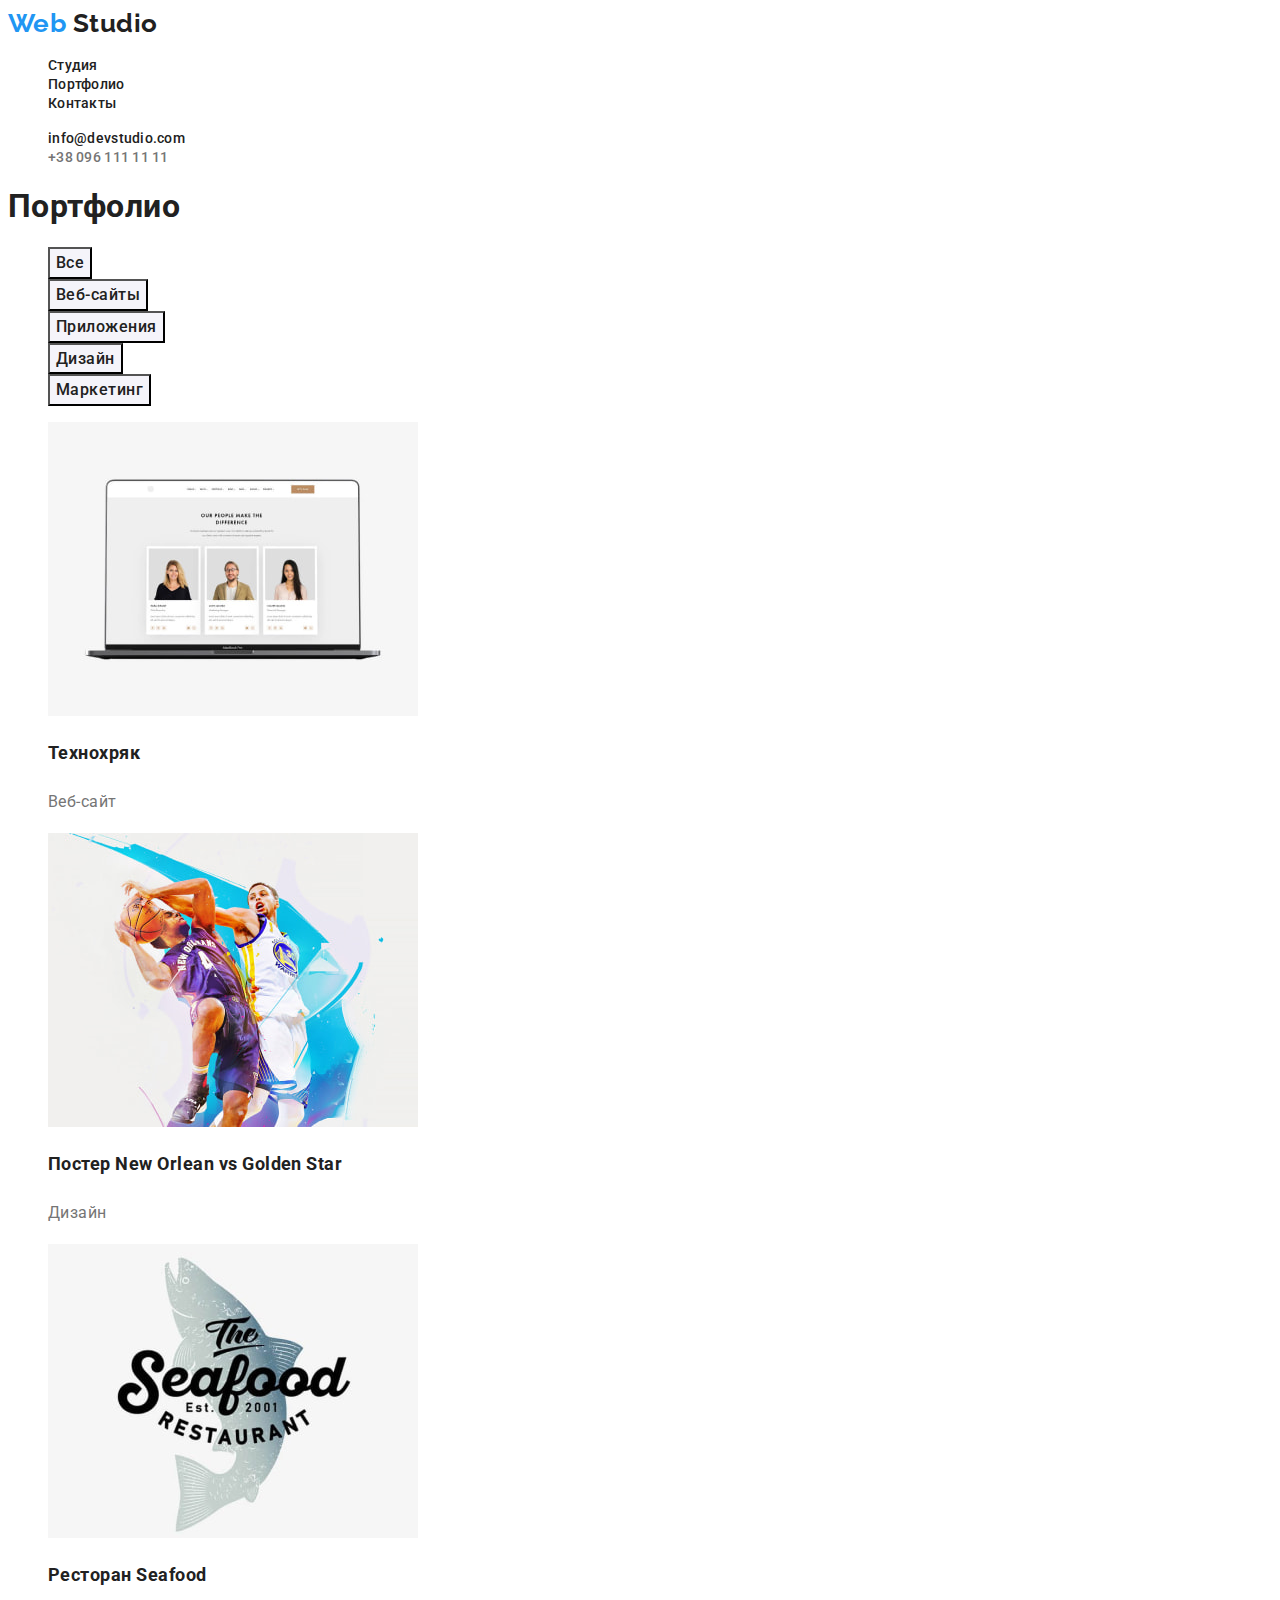
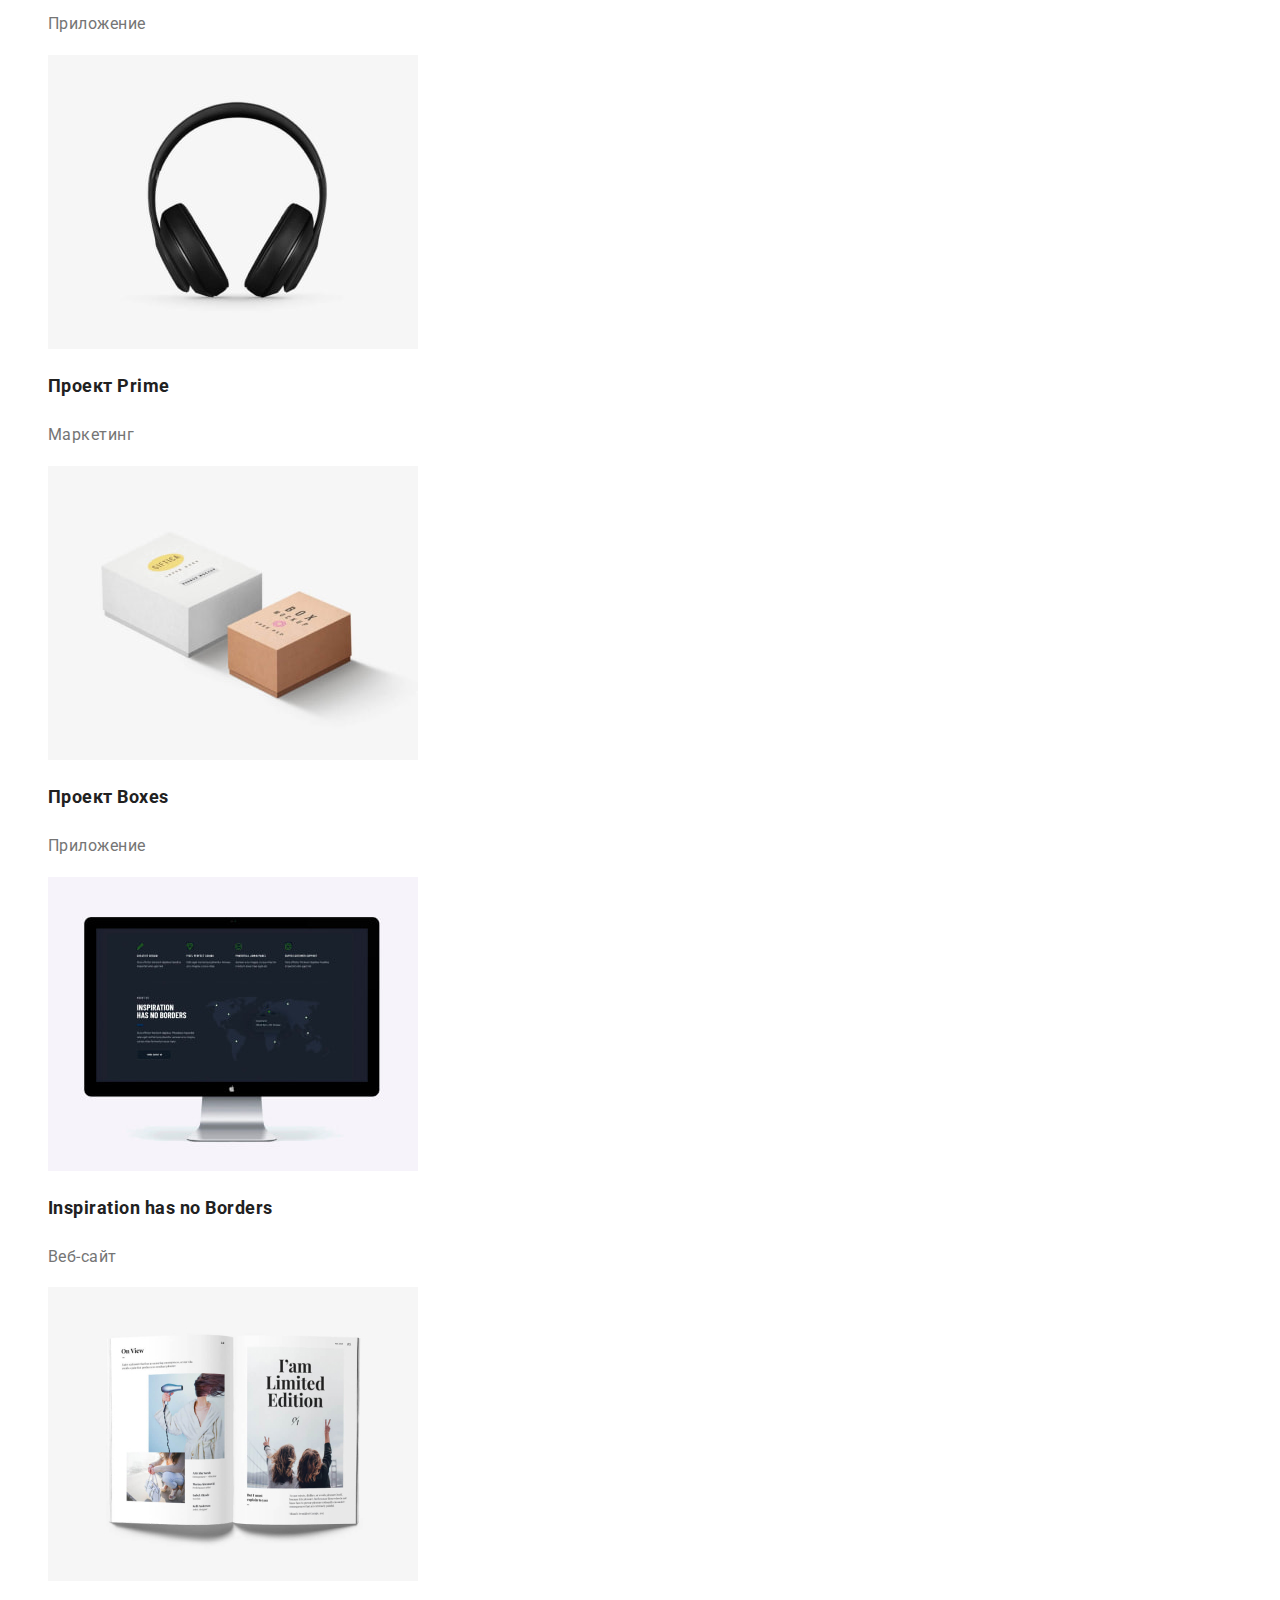
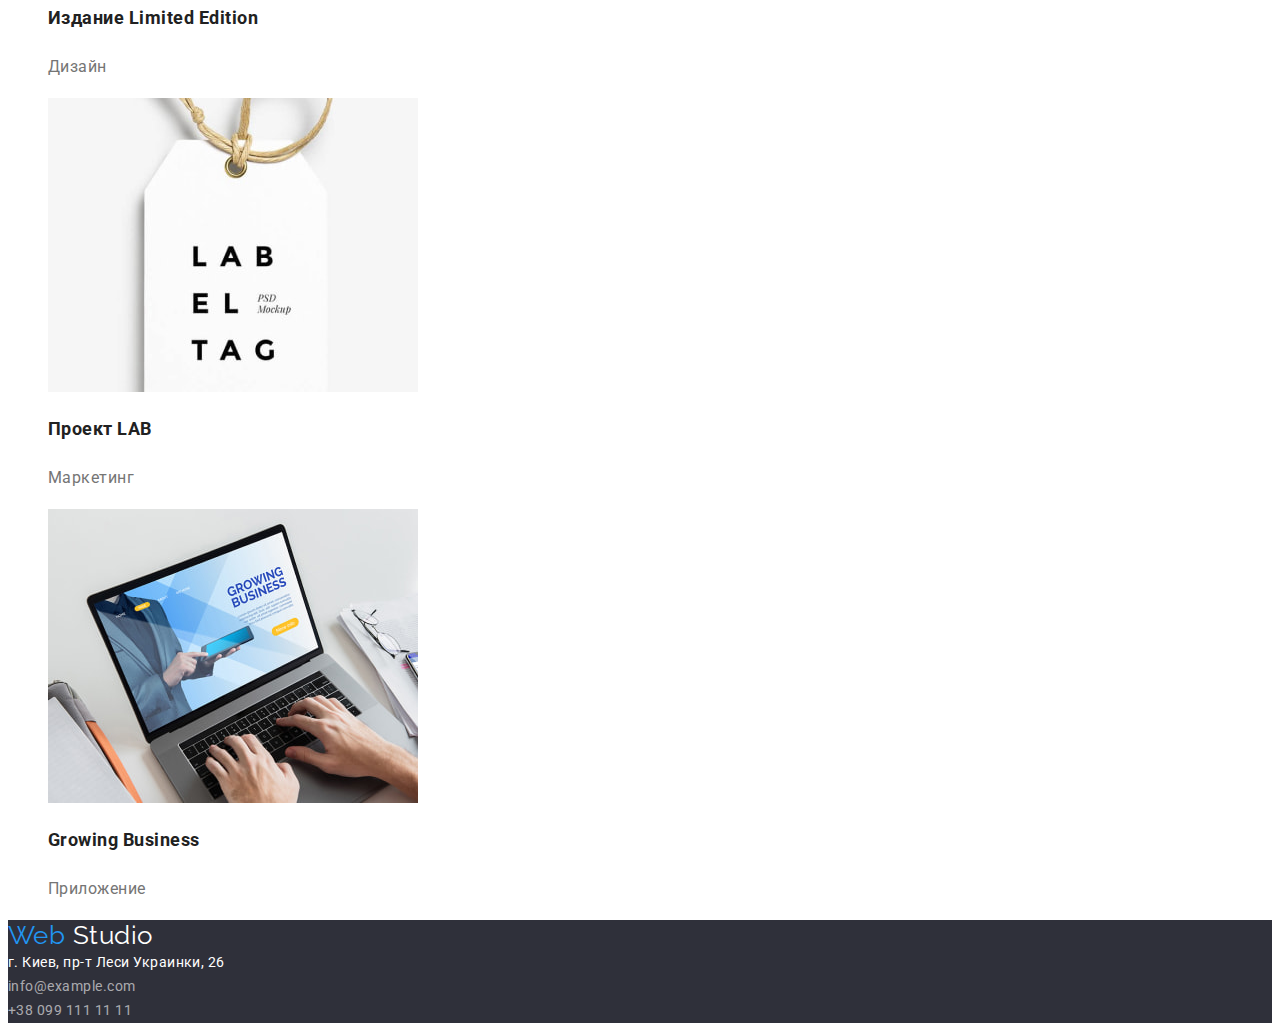
==== portfolio.html @ 8b6462bc "Initial commit" ====
<!DOCTYPE html>
<html lang="en">
<head>
    <meta charset="UTF-8">
    <meta http-equiv="X-UA-Compatible" content="IE=edge">
    <meta name="viewport" content="width=device-width, initial-scale=1.0">
    <title>Document</title>
    <link rel="preconnect" href="https://fonts.googleapis.com">
    <link rel="preconnect" href="https://fonts.gstatic.com" crossorigin>
    <link href="https://fonts.googleapis.com/css2?family=Raleway:wght@700&family=Roboto:wght@400;500;700;900&display=swap" rel="stylesheet">
    <link rel="stylesheet" href="./css/styles.css">
</head>
<!--Шапка-->
<header class="header"> 
    <nav>
  <a href="./index.html" class="header-link" lang="en">Web <span class="logo">Studio</span></a> 
 
 <ul>
    <li> <a class="link-item" href="">Студия</a> </li>
    <li> <a class="link-item" href="./portfolio.html">Портфолио</a> </li>
    <li> <a class="link-item" href="">Контакты</a> </li>
 </ul>
 </nav>
 <ul>
    <li> <a class="link-item" href="mailto:info@devstudio.com">info@devstudio.com</a> </li>
    <li> <a class="link-nav" href="tel.+380961111111">+38 096 111 11 11</a></li>
 </ul>
 </header>

 <main>
    <!--Секция портфолио--> 
    <section>
        <h1>Портфолио</h1> <!--Скрытый заголовок-->
        <ul>
            <li> <button class="btn-item" type="button">Все</button></li>
            <li> <button class="btn-item" type="button">Веб-сайты</button></li>
            <li> <button class="btn-item" type="button">Приложения</button></li>
            <li> <button class="btn-item" type="button">Дизайн</button></li>
            <li> <button class="btn-item" type="button">Маркетинг</button></li>
        </ul>
        <ul>
            <li> <img src="./image/portfolio/img-9.jpg" alt="Фото команды" width="370" height="294" />
                 <h2 class="portfolio">Технохряк</h2>
                 <p class="portfolio-text">Веб-сайт</p>
            </li>
            <li> <img src="./image/portfolio/img-10.jpg" alt="Игра в баскетбол" width="370" height="294" />
                 <h2 class="portfolio">Постер New Orlean vs Golden Star</h2>
                 <p class="portfolio-text">Дизайн</p>
            </li>
            <li> <img src="./image/portfolio/img-11.jpg" alt="Рыбный ресторан" width="370" height="294"/>
                 <h2 class="portfolio">Ресторан Seafood</h2>
                 <p class="portfolio-text">Приложение</p>
            </li>
            <li> <img src="./image/portfolio/img-12.jpg" alt="Наушники" width="370" height="294" />
                 <h2 class="portfolio">Проект Prime</h2>
                 <p class="portfolio-text">Маркетинг</p>
            </li>
            <li> <img src="./image/portfolio/img-13.jpg" alt="Две коробки" width="370" height="294" />
                 <h2 class="portfolio">Проект Boxes</h2>
                 <p class="portfolio-text">Приложение</p>
            </li>
            <li> <img src="./image/portfolio/img-14.jpg" alt="Монитор" width="370" height="294" /> 
                 <h2 class="portfolio">Inspiration has no Borders</h2>
                 <p class="portfolio-text">Веб-сайт</p>
            </li>
            <li> <img src="./image/portfolio/img-15.jpg" alt="Журнал" width="370" height="294" />
                 <h2 class="portfolio">Издание Limited Edition</h2>
                 <p class="portfolio-text">Дизайн</p>
            </li>
            <li> <img src="./image/portfolio/img-16.jpg" alt="Бирка" width="370" height="294" />
                 <h2 class="portfolio">Проект LAB</h2>
                 <p class="portfolio-text">Маркетинг</p>
            </li>
            <li> <img src="./image/portfolio/img-17.jpg" alt="Ноутбук" width="370" height="294" />
                 <h2 class="portfolio">Growing Business</h2>
                 <p class="portfolio-text">Приложение</p>
            </li>
        </ul>
    </section>
 </main>

 <!--Footer-->
 <footer class="footer">
    <a class="footer-link" href="" lang="en">Web <span class="footer-logo">Studio</span> </a> 
    <address class="footer-address">
       г. Киев, пр-т Леси Украинки, 26 <br />
    </address>
 
       <address>
      <a class="address-link" href="mailto:info@example.com">info@example.com </a> <br />
      <a class="address-link" href="tel:+38099111111">+38 099 111 11 11 </a>
    </address>
 </footer>
---- css/styles.css ----
/* Основной фон #FFFFFF; */
/* Фон героя и футера #2F303A */
/* Вторичный фон (Наша команда) #F5F4FA */
/* Основной цвет шрифта #757575; */
/* Активный цвет шрифта #2196F3; */
/* Цвет шрифта заголовков #212121 */
/* Доп цвет шрифта герой #FFFFFF, футер rgba(255, 255, 255, 0.6) */

body{
    color:#212121;
    background-color: white;
    font-family: Roboto, sans-serif ;
    letter-spacing: 0.03em;
}

li{
    list-style: none;
}

:root{
   --active-color: #2196F3;
   --main-font: #212121;
   --secondary-text:#757575;
}

 /* Header */
 

 .header-link{
     color:var(--active-color) ;
     font-family: Raleway;
     font-weight: 700;
     font-size: 26px;
     line-height: 1.19;
     text-decoration: none; 
 }
 .logo{
     color:var(--main-font);
     text-decoration: none;
 }
 .link-item{
     color:var(--main-font);
     background-color: #FFFFFF;
     font-weight: 500;
     font-size: 14px;
     line-height: 1.14;
     letter-spacing: 0.02em;
     text-decoration: none;
 }
 .link-item:hover,
 .link-item:focus{
     color: var(--active-color);
 }
 .link-nav{
     color:#757575 ;
     font-family: 'Roboto';
     font-weight: 500;
     font-size: 14px;
     line-height: 1,14;
     letter-spacing: 0.02em;
     text-decoration: none;
 }
 .link-nav:hover,
 .link-nav:focus{
     color: var(--active-color);
 }    
 
 /* Hover */
 .hover-section{
     background-color:#2F303A ;
 }
 .hover{
     color:#FFFFFF ;
     font-family: 'Roboto'; 
     font-weight: 900;
     font-size: 44px;
     line-height: 1.36; 
     text-align: center;
     letter-spacing: 0.06em;
     text-transform: uppercase; 
 }
 .hover-btn{
     color: #FFFFFF;
     font-family: 'Roboto';
     font-weight: 700;
     background-color: var(--active-color);
     font-size: 16px;
     line-height: 1.87;  
     align-items: center;
     text-align: center;
     letter-spacing: 0.06em;
     cursor: pointer;
 }

/* Feature */
.featcher{
    color: var(--main-font);
    font-size: 36px;
    line-height: 1.16;
    text-align: center;
}
 .feature-section{
     color: var(--main-font);
     font-size: 14px;
     line-height: 1.14;
     text-transform: uppercase;

 }
 .feature-item{
     color: var(--secondary-text);
     font-size: 14px;
     line-height: 1.71;
     font-weight: 400;
   
 }

 /* Team */
 .section-team{
    font-weight: 700;
    font-size: 36px;
    line-height: 1.16;
    text-align: center;

 }
 .team{
     font-weight: 500;
     background-color:#F5F4FA;
     color: var(--main-font);
     font-size: 16px;
     line-height: 1.18;
     text-align: center;
     
 }
 .team-item{
     color: var(--secondary-text);
     font-weight: 400;
     font-size: 16px;
     line-height: 1.18;
     text-align: center;
 }

 /* Footer */
 .footer-logo{
     color: #FFFFFF;
 }
.footer{
    background-color: #2F303A;
}
.footer-link{
    color: var(--active-color);
    font-family: Raleway;
    font-size: 26px;
    line-height: 1.19;
    text-decoration: none;
}
.footer-address{
    font-family: 'Roboto';
    font-style: normal;
    color: #FFFFFF;
    font-size: 14px;
    line-height: 1.71;
}
.address-link{
    font-family: 'Roboto';
    font-style: normal;
    color: rgba(255, 255, 255, 0.6);
    font-size: 14px;
    line-height: 1.71;
    text-decoration: none;
}
.address-link:hover,
.address-link:focus{
    color:rgba(255, 255, 255, 0.6) ;
}

/* Портфолио */
/* Main */
.btn-item{
    color: var(--main-font);
    background-color:#F5F4FA;
    font-family: 'Roboto';
    font-weight: 500;
    font-size: 16px;
    line-height: 1.62;
    text-align: center;
    letter-spacing: 0.03em;
    cursor: pointer;
}
.btn-item:hover,
.btn-item:focus{
    color: #FFFFFF;
    background-color: var(--active-color);
}

.portfolio{
    color: var(--main-font);
    font-size: 18px;
    line-height: 2.0;
    letter-spacing: 0.03;
}
.portfolio-text{
    color: var(--secondary-text);
    font-weight: 400;
    font-size: 16px;
    line-height: 1.87;
}
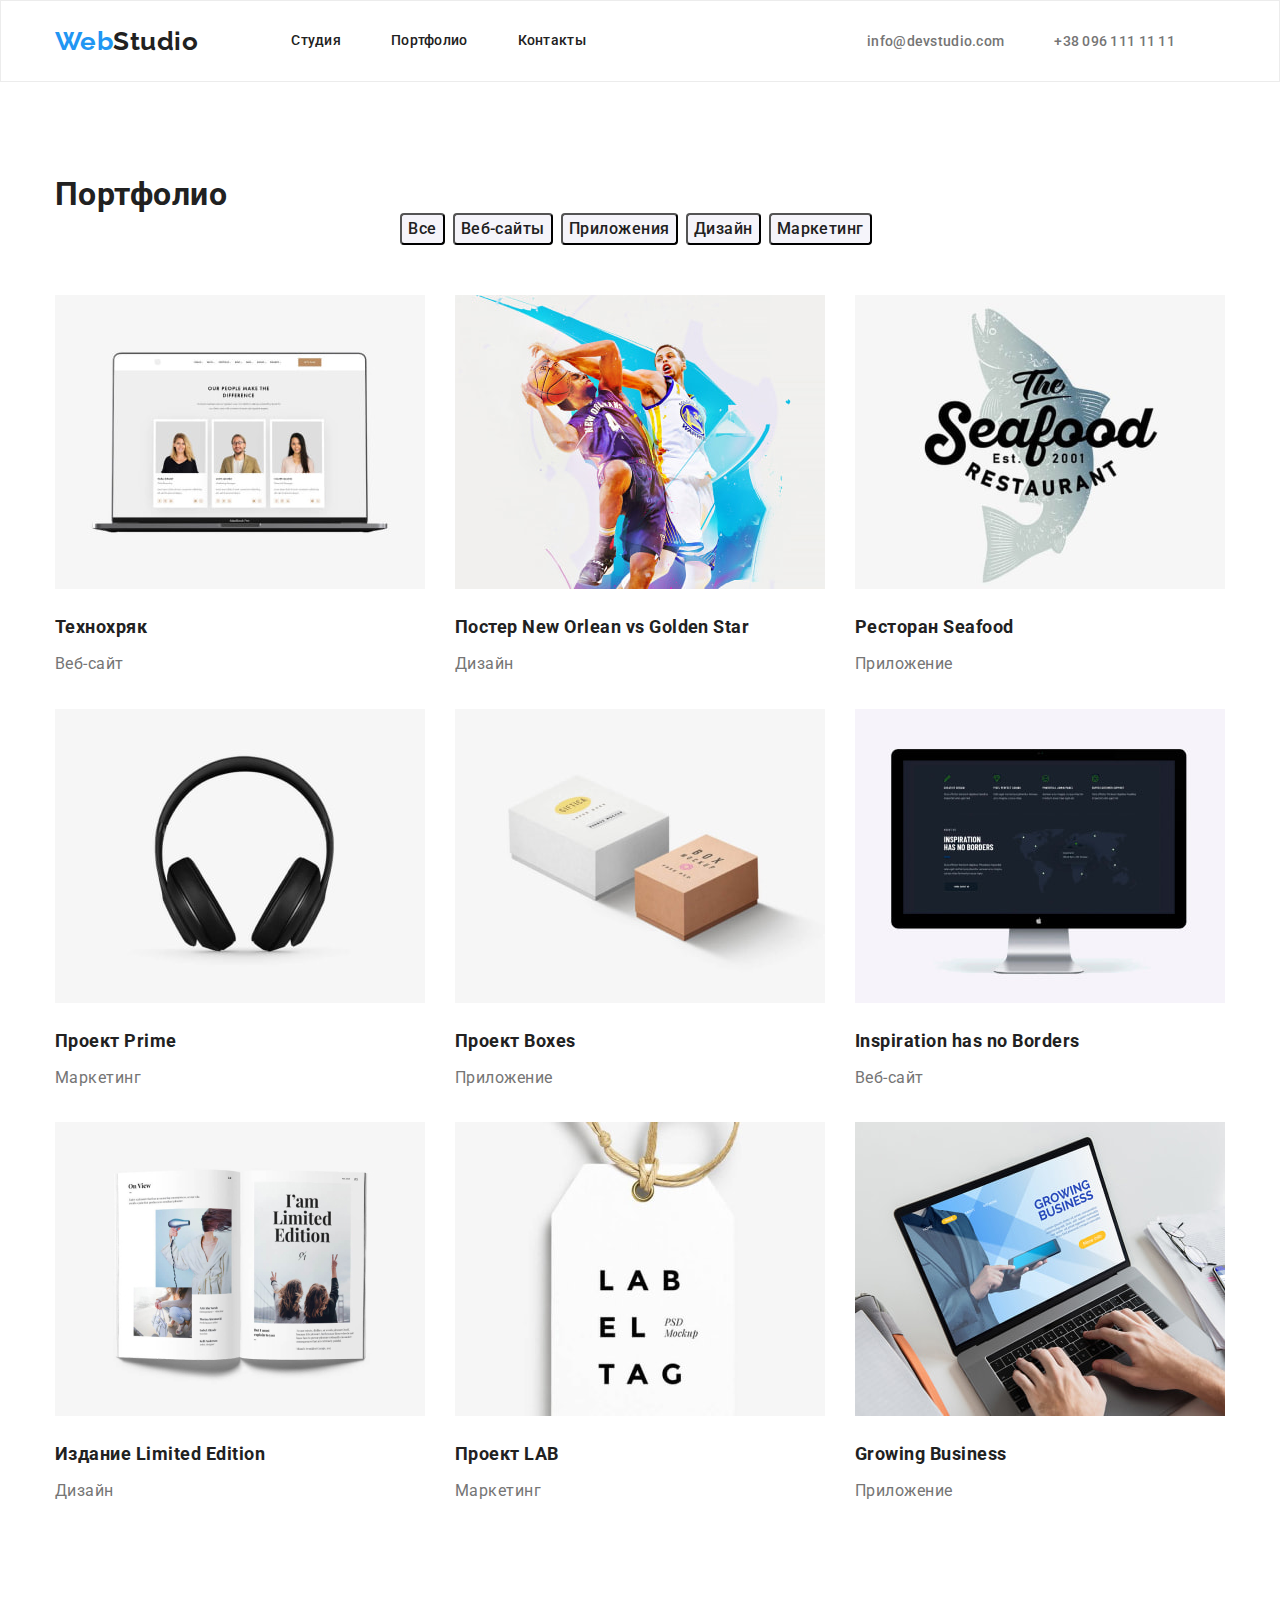
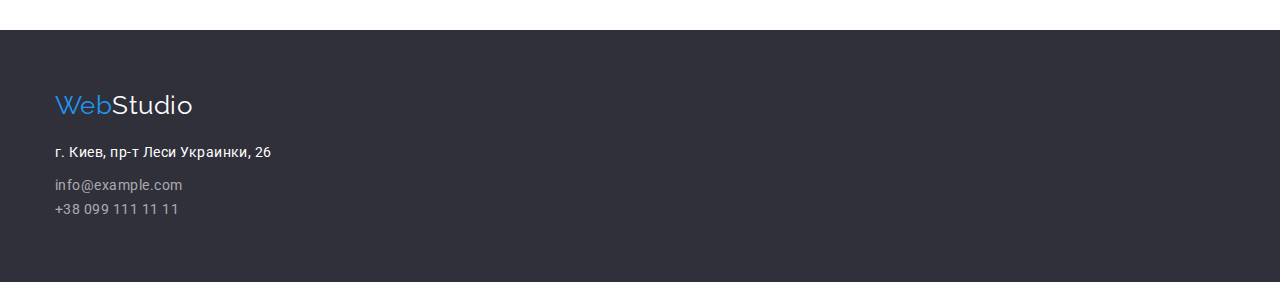
==== commit d427533b: "Выполнила домашнее задание №3 Оформила страницы согласно ТЗ" ====
--- a/portfolio.html
+++ b/portfolio.html
@@ -8,80 +8,87 @@
     <link rel="preconnect" href="https://fonts.googleapis.com">
     <link rel="preconnect" href="https://fonts.gstatic.com" crossorigin>
     <link href="https://fonts.googleapis.com/css2?family=Raleway:wght@700&family=Roboto:wght@400;500;700;900&display=swap" rel="stylesheet">
+    <link rel="stylesheet" href="https://cdnjs.cloudflare.com/ajax/libs/modern-normalize/1.1.0/modern-normalize.min.css">
     <link rel="stylesheet" href="./css/styles.css">
 </head>
 <!--Шапка-->
+
 <header class="header"> 
-    <nav>
-  <a href="./index.html" class="header-link" lang="en">Web <span class="logo">Studio</span></a> 
+     <div class="container head-nav">
+     <nav class="header-conteiner">
+  <a href="./index.html" class="header-link" lang="en">Web<span class="logo">Studio</span></a> 
  
- <ul>
+ <ul class="link-group">
     <li> <a class="link-item" href="">Студия</a> </li>
     <li> <a class="link-item" href="./portfolio.html">Портфолио</a> </li>
     <li> <a class="link-item" href="">Контакты</a> </li>
  </ul>
  </nav>
- <ul>
-    <li> <a class="link-item" href="mailto:info@devstudio.com">info@devstudio.com</a> </li>
+ <ul class="nav">
+    <li> <a class="link-nav" href="mailto:info@devstudio.com">info@devstudio.com</a> </li>
     <li> <a class="link-nav" href="tel.+380961111111">+38 096 111 11 11</a></li>
  </ul>
+</div>
  </header>
-
  <main>
     <!--Секция портфолио--> 
     <section>
+     <div class="container section">
         <h1>Портфолио</h1> <!--Скрытый заголовок-->
-        <ul>
+        <ul class="btn-portfolio">
             <li> <button class="btn-item" type="button">Все</button></li>
             <li> <button class="btn-item" type="button">Веб-сайты</button></li>
             <li> <button class="btn-item" type="button">Приложения</button></li>
             <li> <button class="btn-item" type="button">Дизайн</button></li>
             <li> <button class="btn-item" type="button">Маркетинг</button></li>
         </ul>
-        <ul>
-            <li> <img src="./image/portfolio/img-9.jpg" alt="Фото команды" width="370" height="294" />
+        <ul class="portfolio-img">
+            <li class="item-portfolio"> <img class="img-portfolio" src="./image/portfolio/img-9.jpg" alt="Фото команды" width="370" height="294" />
                  <h2 class="portfolio">Технохряк</h2>
                  <p class="portfolio-text">Веб-сайт</p>
             </li>
-            <li> <img src="./image/portfolio/img-10.jpg" alt="Игра в баскетбол" width="370" height="294" />
+            <li class="item-portfolio"> <img class="img-portfolio" src="./image/portfolio/img-10.jpg" alt="Игра в баскетбол" width="370" height="294" />
                  <h2 class="portfolio">Постер New Orlean vs Golden Star</h2>
                  <p class="portfolio-text">Дизайн</p>
             </li>
-            <li> <img src="./image/portfolio/img-11.jpg" alt="Рыбный ресторан" width="370" height="294"/>
+            <li class="item-portfolio"> <img class="img-portfolio" src="./image/portfolio/img-11.jpg" alt="Рыбный ресторан" width="370" height="294"/>
                  <h2 class="portfolio">Ресторан Seafood</h2>
                  <p class="portfolio-text">Приложение</p>
             </li>
-            <li> <img src="./image/portfolio/img-12.jpg" alt="Наушники" width="370" height="294" />
+            <li class="item-portfolio"> <img class="img-portfolio" src="./image/portfolio/img-12.jpg" alt="Наушники" width="370" height="294" />
                  <h2 class="portfolio">Проект Prime</h2>
                  <p class="portfolio-text">Маркетинг</p>
             </li>
-            <li> <img src="./image/portfolio/img-13.jpg" alt="Две коробки" width="370" height="294" />
+            <li class="item-portfolio"> <img class="img-portfolio" src="./image/portfolio/img-13.jpg" alt="Две коробки" width="370" height="294" />
                  <h2 class="portfolio">Проект Boxes</h2>
                  <p class="portfolio-text">Приложение</p>
             </li>
-            <li> <img src="./image/portfolio/img-14.jpg" alt="Монитор" width="370" height="294" /> 
+            <li class="item-portfolio"> <img class="img-portfolio" src="./image/portfolio/img-14.jpg" alt="Монитор" width="370" height="294" /> 
                  <h2 class="portfolio">Inspiration has no Borders</h2>
                  <p class="portfolio-text">Веб-сайт</p>
             </li>
-            <li> <img src="./image/portfolio/img-15.jpg" alt="Журнал" width="370" height="294" />
+            <li class="item-portfolio"> <img class="img-portfolio" src="./image/portfolio/img-15.jpg" alt="Журнал" width="370" height="294" />
                  <h2 class="portfolio">Издание Limited Edition</h2>
                  <p class="portfolio-text">Дизайн</p>
             </li>
-            <li> <img src="./image/portfolio/img-16.jpg" alt="Бирка" width="370" height="294" />
+            <li class="item-portfolio"> <img class="img-portfolio" src="./image/portfolio/img-16.jpg" alt="Бирка" width="370" height="294" />
                  <h2 class="portfolio">Проект LAB</h2>
                  <p class="portfolio-text">Маркетинг</p>
             </li>
-            <li> <img src="./image/portfolio/img-17.jpg" alt="Ноутбук" width="370" height="294" />
+            <li class="item-portfolio"> <img class="img-portfolio" src="./image/portfolio/img-17.jpg" alt="Ноутбук" width="370" height="294" />
                  <h2 class="portfolio">Growing Business</h2>
                  <p class="portfolio-text">Приложение</p>
             </li>
         </ul>
+     </div>
     </section>
  </main>
 
  <!--Footer-->
+
  <footer class="footer">
-    <a class="footer-link" href="" lang="en">Web <span class="footer-logo">Studio</span> </a> 
+     <div class="container">
+    <a class="footer-link" href="" lang="en">Web<span class="footer-logo">Studio</span> </a> 
     <address class="footer-address">
        г. Киев, пр-т Леси Украинки, 26 <br />
     </address>
@@ -90,6 +97,8 @@
       <a class="address-link" href="mailto:info@example.com">info@example.com </a> <br />
       <a class="address-link" href="tel:+38099111111">+38 099 111 11 11 </a>
     </address>
+     </div>
  </footer>
  
+ 
 
--- a/css/styles.css
+++ b/css/styles.css
@@ -9,12 +9,16 @@
 body{
     color:#212121;
     background-color: white;
+
     font-family: Roboto, sans-serif ;
+
     letter-spacing: 0.03em;
+    
 }
 
 li{
     list-style: none;
+    padding: 0;
 }
 
 :root{
@@ -23,168 +27,338 @@
    --secondary-text:#757575;
 }
 
+
+.section{
+    padding-top: 94px;
+    padding-bottom: 94px;
+}
+ 
+h1,h2,h3,h4,p,ul {
+   margin: 0;
+   padding: 0;
+}
+
+
+img{
+    display: block;
+    max-width: 100%;
+    height: auto;
+}
+
  /* Header */
+ .head-nav{
+     display: flex;
+     margin-left: auto;
+     align-items: center;
+   
+ }
+
+ .header{
+    border: 1px solid #ECECEC;
+ }
  
 
  .header-link{
      color:var(--active-color) ;
+
      font-family: Raleway;
      font-weight: 700;
      font-size: 26px;
+
      line-height: 1.19;
      text-decoration: none; 
- }
+
+     margin-right: 93px;   
+ }
+
+ .header-conteiner{
+     display: flex;
+     align-items: center; 
+ }
+
  .logo{
      color:var(--main-font);
      text-decoration: none;
+     
  }
  .link-item{
      color:var(--main-font);
-     background-color: #FFFFFF;
+     background-color: white;
+
      font-weight: 500;
      font-size: 14px;
+
      line-height: 1.14;
      letter-spacing: 0.02em;
      text-decoration: none;
- }
+
+     margin-right: 50px;
+     padding-top: 32px;
+     padding-bottom: 32px;
+     display: block;
+ }
+
  .link-item:hover,
  .link-item:focus{
      color: var(--active-color);
  }
+
+ .link-group{
+     display: flex;
+     align-items: center;
+ }
+
  .link-nav{
      color:#757575 ;
+
      font-family: 'Roboto';
      font-weight: 500;
      font-size: 14px;
+
      line-height: 1,14;
      letter-spacing: 0.02em;
-     text-decoration: none;
- }
+     text-decoration: none;  
+
+     margin-right: 50px;
+ }
+
  .link-nav:hover,
  .link-nav:focus{
      color: var(--active-color);
- }    
+ }  
+
+ .nav{
+     display: flex;
+     margin-left: auto;
+ }
  
  /* Hover */
+
  .hover-section{
      background-color:#2F303A ;
- }
+     text-align: center;
+ }
+
  .hover{
      color:#FFFFFF ;
+
      font-family: 'Roboto'; 
      font-weight: 900;
      font-size: 44px;
+
      line-height: 1.36; 
-     text-align: center;
      letter-spacing: 0.06em;
      text-transform: uppercase; 
- }
+
+     margin-bottom: 30px;
+ }
+
  .hover-btn{
      color: #FFFFFF;
+     background-color: var(--active-color);
+
      font-family: 'Roboto';
      font-weight: 700;
-     background-color: var(--active-color);
      font-size: 16px;
+
      line-height: 1.87;  
-     align-items: center;
      text-align: center;
      letter-spacing: 0.06em;
      cursor: pointer;
+
+     align-items: center;
+     border-radius: 4px;
+     padding: 10px 32px;  
  }
 
 /* Feature */
-.featcher{
-    color: var(--main-font);
-    font-size: 36px;
-    line-height: 1.16;
+
+.h2{
     text-align: center;
 }
- .feature-section{
-     color: var(--main-font);
-     font-size: 14px;
-     line-height: 1.14;
-     text-transform: uppercase;
-
- }
- .feature-item{
-     color: var(--secondary-text);
-     font-size: 14px;
-     line-height: 1.71;
-     font-weight: 400;
-   
- }
+.container{
+    width: 1200px;
+    padding-left: 15px;
+    padding-right: 15px;
+    margin-left:  auto;
+    margin-right: auto;
+}
+
+.feature-item{
+    color: var(--secondary-text);
+    width: 270px;
+
+    font-size: 14px;
+    font-weight: 400px;
+
+    line-height: 1.71;
+    margin-right: 30px;
+}
+
+.feature-item:last-child{
+margin-right: 0;
+}
+
+.feature-section{
+color: #212121;
+
+margin-bottom: 10px;
+
+}
+
+.container-feature{
+display: flex;
+}
+
+.container-img{
+display: flex;
+ 
+margin-top: 50px;
+padding-left: 0;
+}
+
+
+.img{
+    margin-right: 30px;
+    display: flex;
+ 
+}
+.img:last-child {
+    margin-right: 0;
+
+}
 
  /* Team */
+
+ .team-container{
+     display: flex;  
+ }
+
  .section-team{
     font-weight: 700;
     font-size: 36px;
+
     line-height: 1.16;
     text-align: center;
 
- }
+    margin-bottom: 50px;
+ }
+
  .team{
-     font-weight: 500;
      background-color:#F5F4FA;
      color: var(--main-font);
+
+     font-weight: 500;
      font-size: 16px;
+
      line-height: 1.18;
      text-align: center;
+
+     margin-bottom: 10px;
      
  }
  .team-item{
      color: var(--secondary-text);
+
      font-weight: 400;
      font-size: 16px;
+
      line-height: 1.18;
      text-align: center;
+
+     margin-right: 30px;
+ }
+ .team-item:last-child{
+     margin-right: 0;
+ }
+
+ .team-img{
+     margin-bottom: 30px;
  }
 
  /* Footer */
  .footer-logo{
      color: #FFFFFF;
  }
+
 .footer{
     background-color: #2F303A;
-}
+    padding-bottom: 60px;
+}
+
 .footer-link{
     color: var(--active-color);
+
     font-family: Raleway;
     font-size: 26px;
+
     line-height: 1.19;
     text-decoration: none;
-}
+
+    display: block;
+    padding-top: 60px;
+    margin-bottom: 20px;
+}
+
 .footer-address{
+    color: #FFFFFF;
+
     font-family: 'Roboto';
+    font-size: 14px;
     font-style: normal;
-    color: #FFFFFF;
-    font-size: 14px;
+   
     line-height: 1.71;
-}
+
+    margin-bottom: 9px;
+}
+
 .address-link{
     font-family: 'Roboto';
     font-style: normal;
+    font-size: 14px;
+
     color: rgba(255, 255, 255, 0.6);
-    font-size: 14px;
+   
     line-height: 1.71;
     text-decoration: none;
 }
+
 .address-link:hover,
 .address-link:focus{
     color:rgba(255, 255, 255, 0.6) ;
 }
 
+.address{
+    margin-bottom: 9px;
+}
+
 /* Портфолио */
 /* Main */
+
+.btn-portfolio{
+
+    display: flex;
+    justify-content: center;
+}
+
 .btn-item{
     color: var(--main-font);
     background-color:#F5F4FA;
+
     font-family: 'Roboto';
     font-weight: 500;
     font-size: 16px;
+
     line-height: 1.62;
     text-align: center;
     letter-spacing: 0.03em;
     cursor: pointer;
+
+    border-radius: 4px;
+
+    margin-right: 8px;
+    margin-bottom: 50px;
+
 }
 .btn-item:hover,
 .btn-item:focus{
@@ -192,15 +366,40 @@
     background-color: var(--active-color);
 }
 
+.portfolio-img{
+    display: flex;
+    flex-wrap: wrap;
+}
+
+.item-portfolio{
+    margin-right: 30px; 
+    margin-bottom: 30px;
+}
+
+.item-portfolio:nth-child(3n) {
+    margin-right: 0;
+}
+
 .portfolio{
     color: var(--main-font);
+
     font-size: 18px;
+
     line-height: 2.0;
     letter-spacing: 0.03;
-}
+
+    margin-bottom: 4px;
+}
+
 .portfolio-text{
     color: var(--secondary-text);
+
     font-weight: 400;
     font-size: 16px;
+
     line-height: 1.87;
+}
+
+.img-portfolio{
+    margin-bottom: 20px;
 }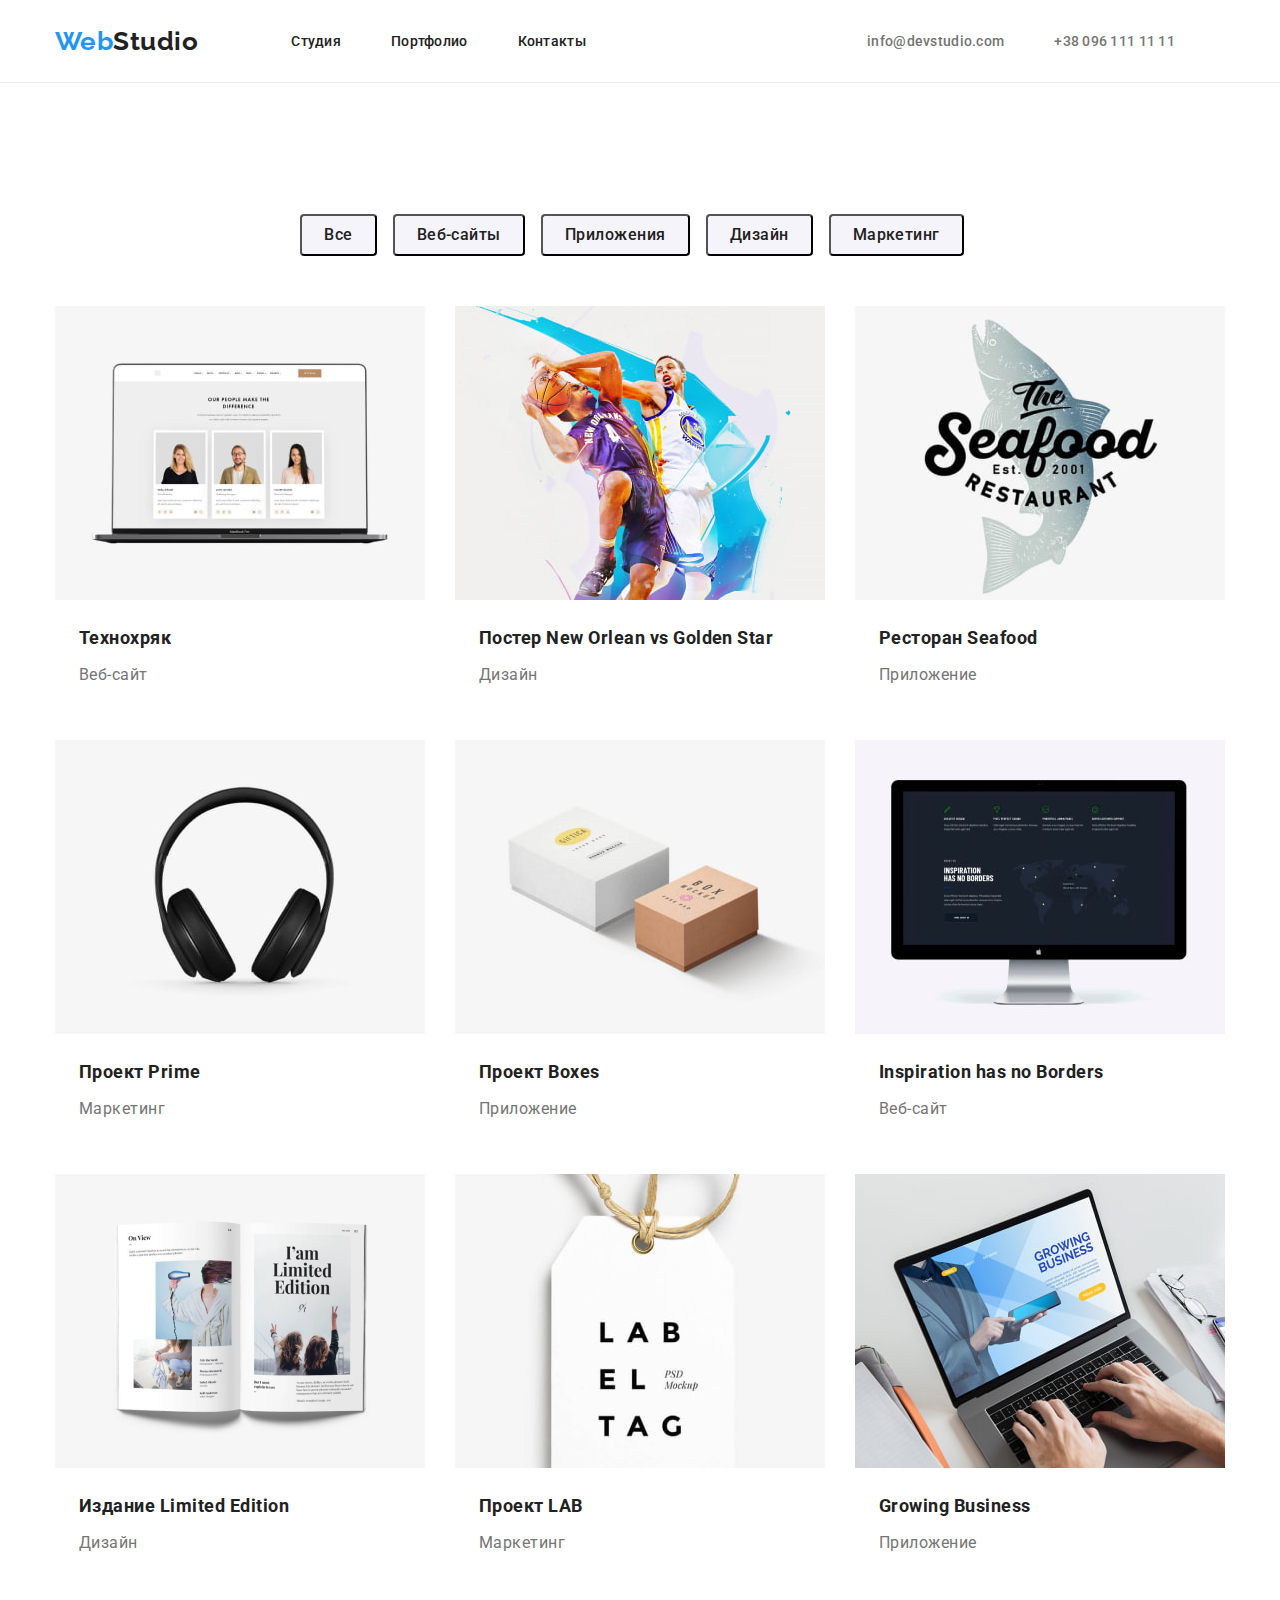
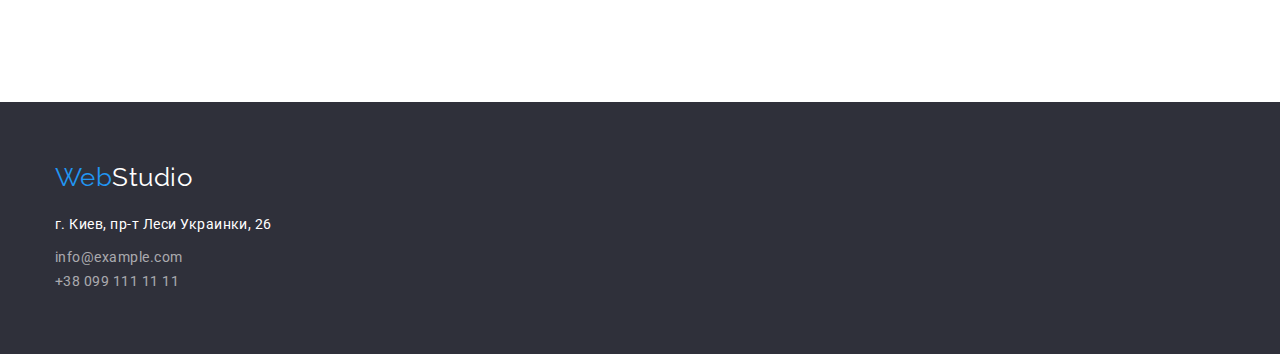
==== commit a6e6d42b: "Внесены поправки от ментора в дз" ====
--- a/portfolio.html
+++ b/portfolio.html
@@ -19,9 +19,9 @@
   <a href="./index.html" class="header-link" lang="en">Web<span class="logo">Studio</span></a> 
  
  <ul class="link-group">
-    <li> <a class="link-item" href="">Студия</a> </li>
-    <li> <a class="link-item" href="./portfolio.html">Портфолио</a> </li>
-    <li> <a class="link-item" href="">Контакты</a> </li>
+    <li class="link-content"> <a class="link-item" href="">Студия</a> </li>
+    <li class="link-content"> <a class="link-item" href="./portfolio.html">Портфолио</a> </li>
+    <li class="link-content"> <a class="link-item" href="">Контакты</a> </li>
  </ul>
  </nav>
  <ul class="nav">
@@ -32,52 +32,61 @@
  </header>
  <main>
     <!--Секция портфолио--> 
-    <section>
-     <div class="container section">
-        <h1>Портфолио</h1> <!--Скрытый заголовок-->
+    <section class="section">
+     <div class="container">
+        <h1 class="h2">Портфолио</h1> <!--Скрытый заголовок-->
         <ul class="btn-portfolio">
-            <li> <button class="btn-item" type="button">Все</button></li>
-            <li> <button class="btn-item" type="button">Веб-сайты</button></li>
-            <li> <button class="btn-item" type="button">Приложения</button></li>
-            <li> <button class="btn-item" type="button">Дизайн</button></li>
-            <li> <button class="btn-item" type="button">Маркетинг</button></li>
+            <li class="btn"> <button class="btn-item" type="button">Все</button></li>
+            <li class="btn"> <button class="btn-item" type="button">Веб-сайты</button></li>
+            <li class="btn"> <button class="btn-item" type="button">Приложения</button></li>
+            <li class="btn"> <button class="btn-item" type="button">Дизайн</button></li>
+            <li class="btn"> <button class="btn-item" type="button">Маркетинг</button></li>
         </ul>
         <ul class="portfolio-img">
             <li class="item-portfolio"> <img class="img-portfolio" src="./image/portfolio/img-9.jpg" alt="Фото команды" width="370" height="294" />
+               <div class="portfolio-box">
                  <h2 class="portfolio">Технохряк</h2>
-                 <p class="portfolio-text">Веб-сайт</p>
+                 <p class="portfolio-text">Веб-сайт</p> </div>
             </li>
             <li class="item-portfolio"> <img class="img-portfolio" src="./image/portfolio/img-10.jpg" alt="Игра в баскетбол" width="370" height="294" />
+               <div class="portfolio-box">
                  <h2 class="portfolio">Постер New Orlean vs Golden Star</h2>
-                 <p class="portfolio-text">Дизайн</p>
+                 <p class="portfolio-text">Дизайн</p> </div>
             </li>
             <li class="item-portfolio"> <img class="img-portfolio" src="./image/portfolio/img-11.jpg" alt="Рыбный ресторан" width="370" height="294"/>
+               <div class="portfolio-box">
                  <h2 class="portfolio">Ресторан Seafood</h2>
-                 <p class="portfolio-text">Приложение</p>
+                 <p class="portfolio-text">Приложение</p> </div>
             </li>
             <li class="item-portfolio"> <img class="img-portfolio" src="./image/portfolio/img-12.jpg" alt="Наушники" width="370" height="294" />
+               <div class="portfolio-box">
                  <h2 class="portfolio">Проект Prime</h2>
-                 <p class="portfolio-text">Маркетинг</p>
+                 <p class="portfolio-text">Маркетинг</p> </div>
             </li>
             <li class="item-portfolio"> <img class="img-portfolio" src="./image/portfolio/img-13.jpg" alt="Две коробки" width="370" height="294" />
+               <div class="portfolio-box">
                  <h2 class="portfolio">Проект Boxes</h2>
-                 <p class="portfolio-text">Приложение</p>
+                 <p class="portfolio-text">Приложение</p> </div>
             </li>
-            <li class="item-portfolio"> <img class="img-portfolio" src="./image/portfolio/img-14.jpg" alt="Монитор" width="370" height="294" /> 
+            <li class="item-portfolio"> <img class="img-portfolio" src="./image/portfolio/img-14.jpg" alt="Монитор" width="370" height="294" />
+               <div class="portfolio-box">
                  <h2 class="portfolio">Inspiration has no Borders</h2>
-                 <p class="portfolio-text">Веб-сайт</p>
+                 <p class="portfolio-text">Веб-сайт</p> </div>
             </li>
             <li class="item-portfolio"> <img class="img-portfolio" src="./image/portfolio/img-15.jpg" alt="Журнал" width="370" height="294" />
+               <div class="portfolio-box">
                  <h2 class="portfolio">Издание Limited Edition</h2>
-                 <p class="portfolio-text">Дизайн</p>
+                 <p class="portfolio-text">Дизайн</p> </div>
             </li>
             <li class="item-portfolio"> <img class="img-portfolio" src="./image/portfolio/img-16.jpg" alt="Бирка" width="370" height="294" />
+               <div class="portfolio-box">
                  <h2 class="portfolio">Проект LAB</h2>
-                 <p class="portfolio-text">Маркетинг</p>
+                 <p class="portfolio-text">Маркетинг</p> </div>
             </li>
             <li class="item-portfolio"> <img class="img-portfolio" src="./image/portfolio/img-17.jpg" alt="Ноутбук" width="370" height="294" />
+               <div class="portfolio-box">
                  <h2 class="portfolio">Growing Business</h2>
-                 <p class="portfolio-text">Приложение</p>
+                 <p class="portfolio-text">Приложение</p> </div>
             </li>
         </ul>
      </div>
--- a/css/styles.css
+++ b/css/styles.css
@@ -33,6 +33,9 @@
     padding-bottom: 94px;
 }
  
+.section-about{
+  
+}
 h1,h2,h3,h4,p,ul {
    margin: 0;
    padding: 0;
@@ -54,7 +57,7 @@
  }
 
  .header{
-    border: 1px solid #ECECEC;
+    border-bottom: 1px solid #ECECEC;
  }
  
 
@@ -92,15 +95,19 @@
      letter-spacing: 0.02em;
      text-decoration: none;
 
-     margin-right: 50px;
-     padding-top: 32px;
-     padding-bottom: 32px;
-     display: block;
- }
-
+     
+ }
+ 
  .link-item:hover,
  .link-item:focus{
      color: var(--active-color);
+ }
+
+ .link-content{
+    margin-right: 50px;
+    padding-top: 32px;
+    padding-bottom: 32px;
+    display: block;
  }
 
  .link-group{
@@ -137,6 +144,9 @@
  .hover-section{
      background-color:#2F303A ;
      text-align: center;
+
+    padding-top: 200px;
+    padding-bottom: 200px;
  }
 
  .hover{
@@ -174,7 +184,7 @@
 /* Feature */
 
 .h2{
-    text-align: center;
+    visibility: hidden;
 }
 .container{
     width: 1200px;
@@ -189,7 +199,7 @@
     width: 270px;
 
     font-size: 14px;
-    font-weight: 400px;
+    font-weight: 400;
 
     line-height: 1.71;
     margin-right: 30px;
@@ -199,8 +209,27 @@
 margin-right: 0;
 }
 
+.about{
+font-family: 'Roboto';
+
+font-weight: 700;
+font-size: 36px;
+
+line-height: 1.16px;
+text-align: center;
+letter-spacing: 0.03em;
+
+}
+
+.box{
+    padding-bottom: 0;
+}
 .feature-section{
-color: #212121;
+color:#212121;
+font-weight: 700;
+font-size: 14px;
+line-height: 1.14px;
+text-transform: uppercase;
 
 margin-bottom: 10px;
 
@@ -253,8 +282,10 @@
 
      line-height: 1.18;
      text-align: center;
-
-     margin-bottom: 10px;
+ 
+    
+
+
      
  }
  .team-item{
@@ -272,7 +303,13 @@
      margin-right: 0;
  }
 
- .team-img{
+ .our-team{
+     padding-top: 30px;
+     padding-bottom: 30px;
+   
+ }
+
+ /*.team-img{
      margin-bottom: 30px;
  }
 
@@ -284,6 +321,7 @@
 .footer{
     background-color: #2F303A;
     padding-bottom: 60px;
+    padding-top: 60px;
 }
 
 .footer-link{
@@ -296,7 +334,7 @@
     text-decoration: none;
 
     display: block;
-    padding-top: 60px;
+ 
     margin-bottom: 20px;
 }
 
@@ -339,6 +377,10 @@
 
     display: flex;
     justify-content: center;
+    margin-bottom: 50px;
+}
+.btn{
+    margin-right: 8px;  
 }
 
 .btn-item{
@@ -357,7 +399,8 @@
     border-radius: 4px;
 
     margin-right: 8px;
-    margin-bottom: 50px;
+ 
+    padding: 6px 22px;
 
 }
 .btn-item:hover,
@@ -366,6 +409,12 @@
     background-color: var(--active-color);
 }
 
+.portfolio-box{
+   padding-left: 24px;
+   padding-right: 24px;
+   padding-bottom: 20px;
+}
+
 .portfolio-img{
     display: flex;
     flex-wrap: wrap;
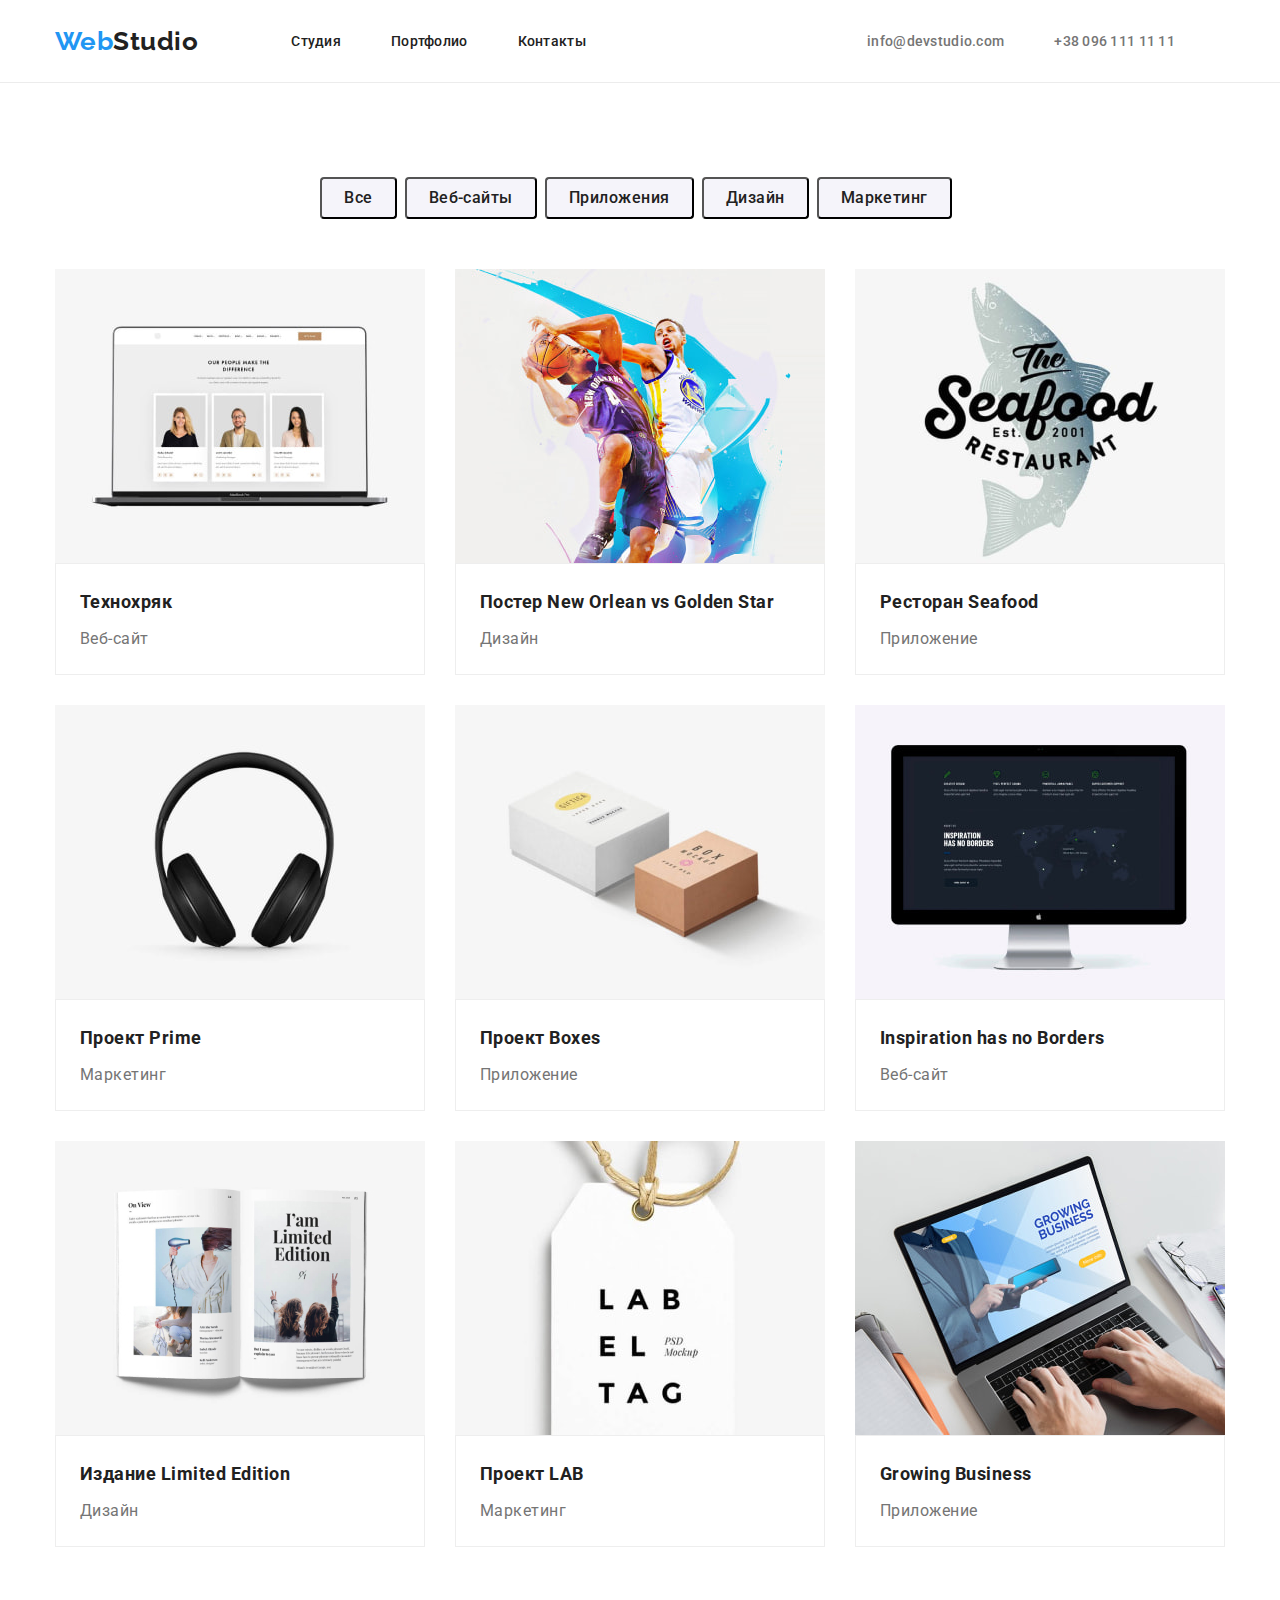
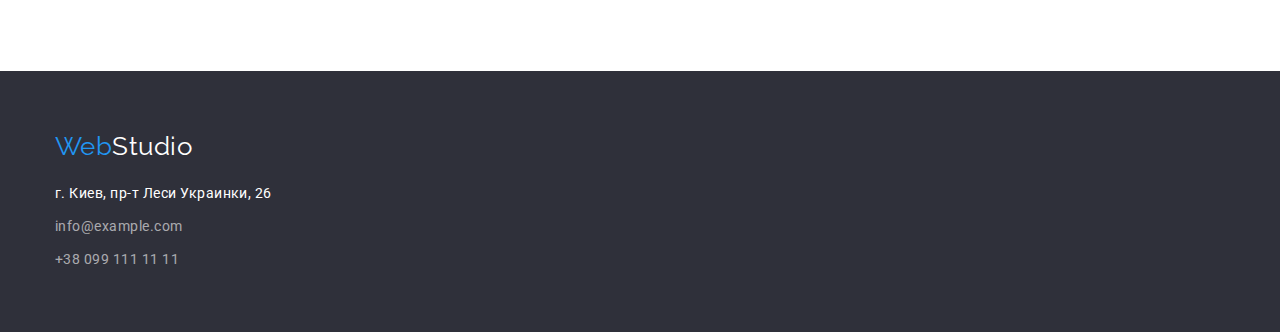
==== commit 7d8d1f25: "Скрыла заголовки" ====
--- a/portfolio.html
+++ b/portfolio.html
@@ -34,7 +34,7 @@
     <!--Секция портфолио--> 
     <section class="section">
      <div class="container">
-        <h1 class="h2">Портфолио</h1> <!--Скрытый заголовок-->
+        <h1 class="visually-hidden">Портфолио</h1> <!--Скрытый заголовок-->
         <ul class="btn-portfolio">
             <li class="btn"> <button class="btn-item" type="button">Все</button></li>
             <li class="btn"> <button class="btn-item" type="button">Веб-сайты</button></li>
@@ -43,47 +43,47 @@
             <li class="btn"> <button class="btn-item" type="button">Маркетинг</button></li>
         </ul>
         <ul class="portfolio-img">
-            <li class="item-portfolio"> <img class="img-portfolio" src="./image/portfolio/img-9.jpg" alt="Фото команды" width="370" height="294" />
+            <li class="item-portfolio"> <img src="./image/portfolio/img-9.jpg" alt="Фото команды" width="370" height="294" />
                <div class="portfolio-box">
                  <h2 class="portfolio">Технохряк</h2>
                  <p class="portfolio-text">Веб-сайт</p> </div>
             </li>
-            <li class="item-portfolio"> <img class="img-portfolio" src="./image/portfolio/img-10.jpg" alt="Игра в баскетбол" width="370" height="294" />
+            <li class="item-portfolio"> <img src="./image/portfolio/img-10.jpg" alt="Игра в баскетбол" width="370" height="294" />
                <div class="portfolio-box">
                  <h2 class="portfolio">Постер New Orlean vs Golden Star</h2>
                  <p class="portfolio-text">Дизайн</p> </div>
             </li>
-            <li class="item-portfolio"> <img class="img-portfolio" src="./image/portfolio/img-11.jpg" alt="Рыбный ресторан" width="370" height="294"/>
+            <li class="item-portfolio"> <img src="./image/portfolio/img-11.jpg" alt="Рыбный ресторан" width="370" height="294"/>
                <div class="portfolio-box">
                  <h2 class="portfolio">Ресторан Seafood</h2>
                  <p class="portfolio-text">Приложение</p> </div>
             </li>
-            <li class="item-portfolio"> <img class="img-portfolio" src="./image/portfolio/img-12.jpg" alt="Наушники" width="370" height="294" />
+            <li class="item-portfolio"> <img src="./image/portfolio/img-12.jpg" alt="Наушники" width="370" height="294" />
                <div class="portfolio-box">
                  <h2 class="portfolio">Проект Prime</h2>
                  <p class="portfolio-text">Маркетинг</p> </div>
             </li>
-            <li class="item-portfolio"> <img class="img-portfolio" src="./image/portfolio/img-13.jpg" alt="Две коробки" width="370" height="294" />
+            <li class="item-portfolio"> <img src="./image/portfolio/img-13.jpg" alt="Две коробки" width="370" height="294" />
                <div class="portfolio-box">
                  <h2 class="portfolio">Проект Boxes</h2>
                  <p class="portfolio-text">Приложение</p> </div>
             </li>
-            <li class="item-portfolio"> <img class="img-portfolio" src="./image/portfolio/img-14.jpg" alt="Монитор" width="370" height="294" />
+            <li class="item-portfolio"> <img src="./image/portfolio/img-14.jpg" alt="Монитор" width="370" height="294" />
                <div class="portfolio-box">
                  <h2 class="portfolio">Inspiration has no Borders</h2>
                  <p class="portfolio-text">Веб-сайт</p> </div>
             </li>
-            <li class="item-portfolio"> <img class="img-portfolio" src="./image/portfolio/img-15.jpg" alt="Журнал" width="370" height="294" />
+            <li class="item-portfolio"> <img src="./image/portfolio/img-15.jpg" alt="Журнал" width="370" height="294" />
                <div class="portfolio-box">
                  <h2 class="portfolio">Издание Limited Edition</h2>
                  <p class="portfolio-text">Дизайн</p> </div>
             </li>
-            <li class="item-portfolio"> <img class="img-portfolio" src="./image/portfolio/img-16.jpg" alt="Бирка" width="370" height="294" />
+            <li class="item-portfolio"> <img src="./image/portfolio/img-16.jpg" alt="Бирка" width="370" height="294" />
                <div class="portfolio-box">
                  <h2 class="portfolio">Проект LAB</h2>
                  <p class="portfolio-text">Маркетинг</p> </div>
             </li>
-            <li class="item-portfolio"> <img class="img-portfolio" src="./image/portfolio/img-17.jpg" alt="Ноутбук" width="370" height="294" />
+            <li class="item-portfolio"> <img src="./image/portfolio/img-17.jpg" alt="Ноутбук" width="370" height="294" />
                <div class="portfolio-box">
                  <h2 class="portfolio">Growing Business</h2>
                  <p class="portfolio-text">Приложение</p> </div>
@@ -103,7 +103,7 @@
     </address>
  
        <address>
-      <a class="address-link" href="mailto:info@example.com">info@example.com </a> <br />
+      <a class="address-link" href="mailto:info@example.com">info@example.com </a> 
       <a class="address-link" href="tel:+38099111111">+38 099 111 11 11 </a>
     </address>
      </div>
--- a/css/styles.css
+++ b/css/styles.css
@@ -183,9 +183,19 @@
 
 /* Feature */
 
-.h2{
-    visibility: hidden;
-}
+.visually-hidden { 
+    position: absolute; 
+    width: 1px; 
+    height: 1px; 
+    margin: -1px; 
+    border: 0; 
+    padding: 0; 
+    white-space: nowrap; 
+    clip-path: inset(100%); 
+    clip: rect(0 0 0 0); 
+    overflow: hidden; 
+  } 
+  
 .container{
     width: 1200px;
     padding-left: 15px;
@@ -215,7 +225,7 @@
 font-weight: 700;
 font-size: 36px;
 
-line-height: 1.16px;
+line-height: 1.16;
 text-align: center;
 letter-spacing: 0.03em;
 
@@ -228,7 +238,7 @@
 color:#212121;
 font-weight: 700;
 font-size: 14px;
-line-height: 1.14px;
+line-height: 1.14;
 text-transform: uppercase;
 
 margin-bottom: 10px;
@@ -282,12 +292,11 @@
 
      line-height: 1.18;
      text-align: center;
- 
-    
-
-
-     
- }
+
+     margin-bottom: 10px;
+        
+ }
+
  .team-item{
      color: var(--secondary-text);
 
@@ -309,9 +318,8 @@
    
  }
 
- /*.team-img{
-     margin-bottom: 30px;
- }
+
+
 
  /* Footer */
  .footer-logo{
@@ -359,6 +367,9 @@
    
     line-height: 1.71;
     text-decoration: none;
+    display: block;
+    margin-top: 9px;
+    
 }
 
 .address-link:hover,
@@ -369,6 +380,7 @@
 .address{
     margin-bottom: 9px;
 }
+
 
 /* Портфолио */
 /* Main */
@@ -397,9 +409,6 @@
     cursor: pointer;
 
     border-radius: 4px;
-
-    margin-right: 8px;
- 
     padding: 6px 22px;
 
 }
@@ -413,9 +422,11 @@
    padding-left: 24px;
    padding-right: 24px;
    padding-bottom: 20px;
-}
-
-.portfolio-img{
+   padding-top: 20px;
+   border: 1px solid #EEEEEE;
+}
+
+.portfolio-img {
     display: flex;
     flex-wrap: wrap;
 }
@@ -423,6 +434,7 @@
 .item-portfolio{
     margin-right: 30px; 
     margin-bottom: 30px;
+
 }
 
 .item-portfolio:nth-child(3n) {
@@ -448,7 +460,3 @@
 
     line-height: 1.87;
 }
-
-.img-portfolio{
-    margin-bottom: 20px;
-}